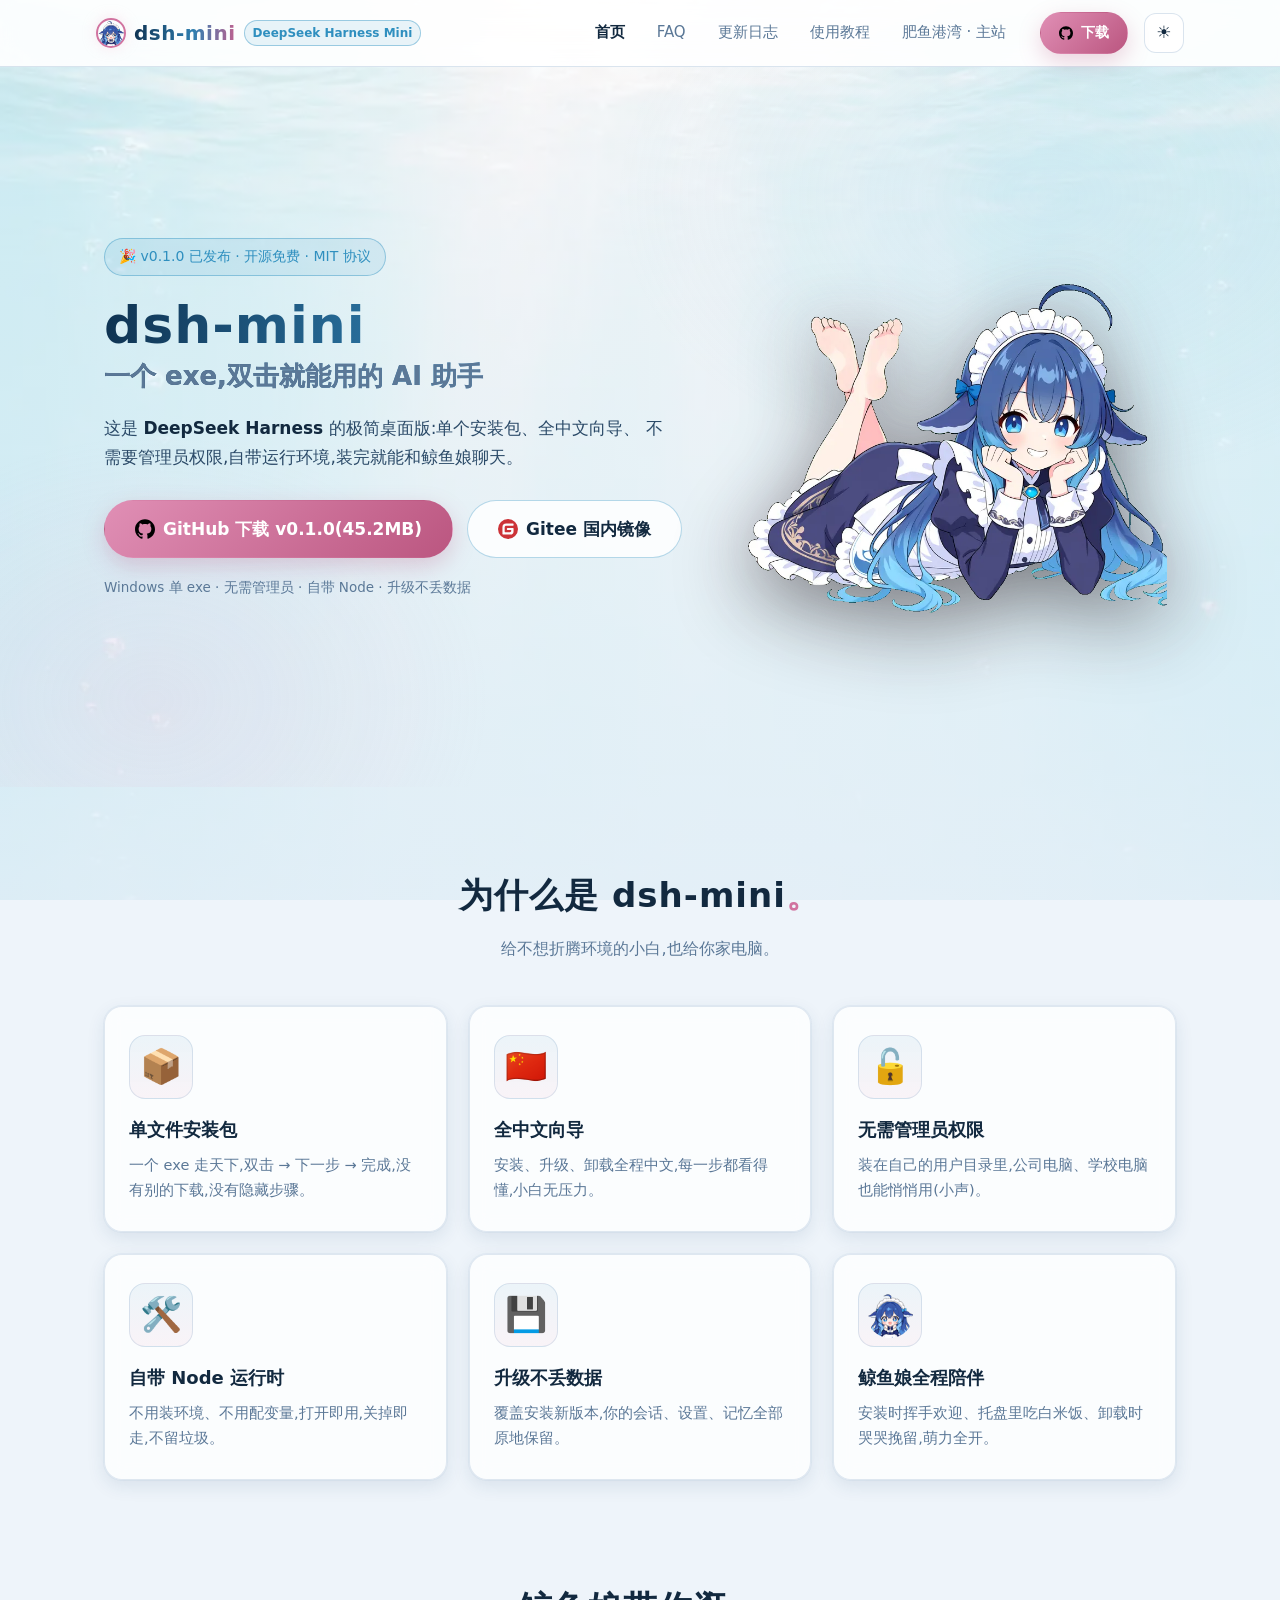
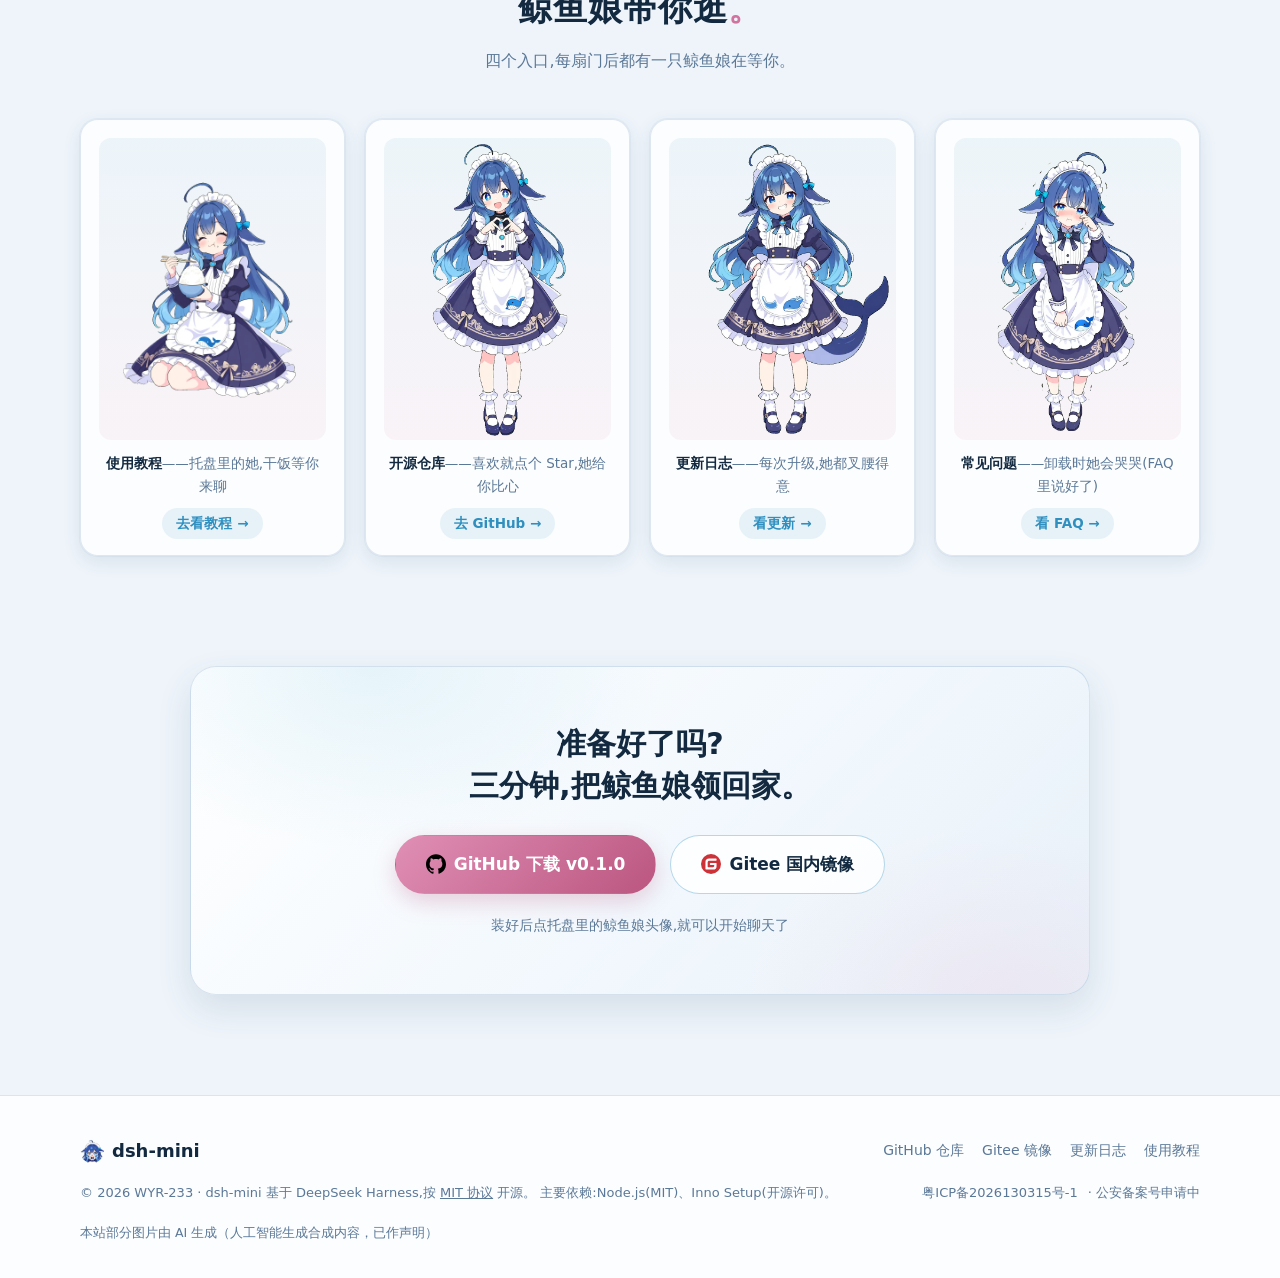
==== index.html @ ec82b752 "feat: dsh-mini 官网源码归档 + 页脚加返回主站链接" ====
<!DOCTYPE html>
<html lang="zh-CN">
<head>
<meta charset="UTF-8">
<meta name="viewport" content="width=device-width, initial-scale=1, viewport-fit=cover">
<title>dsh-mini · DeepSeek Harness Mini</title>
<meta name="description" content="dsh-mini 是 DeepSeek Harness 的极简桌面版:一个 exe、中文向导、无需管理员、自带 Node,双击即用的 AI 助手。开源免费,MIT 协议。">
<link rel="icon" href="assets/img/maid_icon_32.png">
<meta name="theme-color" content="#081120">
<meta name="apple-mobile-web-app-capable" content="yes">
<link rel="apple-touch-icon" href="assets/img/maid_icon_96.png">
<script>(function(){try{var s=localStorage.getItem('wm-theme');if(s!=='light'&&s!=='dark'){s=(window.matchMedia&&window.matchMedia('(prefers-color-scheme: light)').matches)?'light':'dark';}document.documentElement.dataset.theme=s;var m=document.querySelector('meta[name="theme-color"]');if(m){m.setAttribute('content',s==='light'?'#eef4fa':'#081120');}}catch(e){}})();</script>
<link rel="stylesheet" href="assets/css/style.css">
</head>
<body>
<header class="nav">
  <div class="nav-inner">
    <a class="brand" href="index.html">
      <span class="brand-ico"><img src="assets/img/maid_icon_96.png" alt="鲸鱼娘头像"></span>
      <span class="brand-name">dsh-mini</span>
      <span class="brand-tag">DeepSeek Harness Mini</span>
    </a>
    <nav class="nav-links">
      <a href="index.html" class="active">首页</a>
      <a href="faq.html">FAQ</a>
      <a href="changelog.html">更新日志</a>
      <a href="tutorial.html">使用教程</a>
        <a href="https://wyr233.com">肥鱼港湾 · 主站</a>
    </nav>
    <a class="btn btn-primary btn-sm nav-dl" href="https://github.com/WYR-233/dsh-mini/releases/tag/v0.1.0" target="_blank" rel="noopener"><img class="btn-ico" src="assets/img/icon_github.svg" alt="GitHub"> 下载</a>
    <button class="theme-btn js-theme" type="button" aria-label="切换亮色/暗色" title="切换亮色/暗色">🌙</button>
    <button class="nav-burger" id="navBurger" aria-label="菜单">☰</button>
  </div>
  <div class="nav-mobile" id="navMobile">
    <a href="index.html" class="active">首页</a>
    <a href="faq.html">FAQ</a>
    <a href="changelog.html">更新日志</a>
    <a href="tutorial.html">使用教程</a>
    <a class="btn btn-primary btn-sm" href="https://github.com/WYR-233/dsh-mini/releases/tag/v0.1.0" target="_blank" rel="noopener"><img class="btn-ico" src="assets/img/icon_github.svg" alt="GitHub"> 下载 v0.1.0</a>
  </div>
</header>

<main>
  <!-- Hero -->
  <section class="hero">
    <div class="hero-bg"></div>
    <div class="hero-inner">
      <div class="hero-text">
        <div class="hero-badge">🎉 v0.1.0 已发布 · 开源免费 · MIT 协议</div>
        <h1 class="hero-title">
          dsh-mini<br>
          <span class="hero-title-sub">一个 exe,双击就能用的 AI 助手</span>
        </h1>
        <p class="hero-desc">
          这是 <strong>DeepSeek Harness</strong> 的极简桌面版:单个安装包、全中文向导、
          不需要管理员权限,自带运行环境,装完就能和鲸鱼娘聊天。
        </p>
        <div class="hero-actions">
          <a class="btn btn-primary btn-lg" href="https://github.com/WYR-233/dsh-mini/releases/tag/v0.1.0" target="_blank" rel="noopener">
            <img class="btn-ico" src="assets/img/icon_github.svg" alt="GitHub"> GitHub 下载 v0.1.0(45.2MB)
          </a>
          <a class="btn btn-ghost btn-lg" href="https://gitee.com/wyr233/dsh-mini/releases" target="_blank" rel="noopener">
            <img class="btn-ico" src="assets/img/icon_gitee.svg" alt="Gitee"> Gitee 国内镜像
          </a>
        </div>
        <p class="hero-meta">Windows 单 exe · 无需管理员 · 自带 Node · 升级不丢数据</p>
      </div>
      <div class="hero-art">
        <img src="assets/img/maid_lying.webp" alt="鲸鱼娘趴着向你打招呼" loading="eager">
      </div>
    </div>
    <div class="hero-wave"></div>
  </section>

  <!-- 特性 -->
  <section class="features">
    <h2 class="section-title">为什么是 dsh-mini<span class="section-title-dot">。</span></h2>
    <p class="section-sub">给不想折腾环境的小白,也给你家电脑。</p>
    <div class="feature-grid">
      <div class="feature-card">
        <div class="feature-ico">📦</div>
        <h3>单文件安装包</h3>
        <p>一个 exe 走天下,双击 → 下一步 → 完成,没有别的下载,没有隐藏步骤。</p>
      </div>
      <div class="feature-card">
        <div class="feature-ico">🇨🇳</div>
        <h3>全中文向导</h3>
        <p>安装、升级、卸载全程中文,每一步都看得懂,小白无压力。</p>
      </div>
      <div class="feature-card">
        <div class="feature-ico">🔓</div>
        <h3>无需管理员权限</h3>
        <p>装在自己的用户目录里,公司电脑、学校电脑也能悄悄用(小声)。</p>
      </div>
      <div class="feature-card">
        <div class="feature-ico">🛠️</div>
        <h3>自带 Node 运行时</h3>
        <p>不用装环境、不用配变量,打开即用,关掉即走,不留垃圾。</p>
      </div>
      <div class="feature-card">
        <div class="feature-ico">💾</div>
        <h3>升级不丢数据</h3>
        <p>覆盖安装新版本,你的会话、设置、记忆全部原地保留。</p>
      </div>
      <div class="feature-card">
        <div class="feature-ico"><img src="assets/img/maid_icon_64.png" alt="鲸鱼娘头像"></div>
        <h3>鲸鱼娘全程陪伴</h3>
        <p>安装时挥手欢迎、托盘里吃白米饭、卸载时哭哭挽留,萌力全开。</p>
      </div>
    </div>
  </section>

  <!-- 功能入口(鲸鱼娘带队) -->
  <section class="gallery">
    <h2 class="section-title">鲸鱼娘带你逛<span class="section-title-dot">。</span></h2>
    <p class="section-sub">四个入口,每扇门后都有一只鲸鱼娘在等你。</p>
    <div class="gallery-grid">
      <a class="gallery-item" href="tutorial.html">
        <img src="assets/img/maid_rice.webp" alt="鲸鱼娘吃白米饭" loading="lazy">
        <figcaption><b>使用教程</b>——托盘里的她,干饭等你来聊</figcaption>
        <span class="gallery-go">去看教程 →</span>
      </a>
      <a class="gallery-item" href="https://github.com/WYR-233/dsh-mini" target="_blank" rel="noopener">
        <img src="assets/img/maid_heart.webp" alt="鲸鱼娘比心" loading="lazy">
        <figcaption><b>开源仓库</b>——喜欢就点个 Star,她给你比心</figcaption>
        <span class="gallery-go">去 GitHub →</span>
      </a>
      <a class="gallery-item" href="changelog.html">
        <img src="assets/img/maid_proud.webp" alt="鲸鱼娘叉腰得意" loading="lazy">
        <figcaption><b>更新日志</b>——每次升级,她都叉腰得意</figcaption>
        <span class="gallery-go">看更新 →</span>
      </a>
      <a class="gallery-item" href="faq.html">
        <img src="assets/img/maid_cry.webp" alt="鲸鱼娘哭哭" loading="lazy">
        <figcaption><b>常见问题</b>——卸载时她会哭哭(FAQ 里说好了)</figcaption>
        <span class="gallery-go">看 FAQ →</span>
      </a>
    </div>
  </section>

  <!-- CTA -->
  <section class="cta">
    <div class="cta-inner">
      <h2>准备好了吗?<br>三分钟,把鲸鱼娘领回家。</h2>
      <div class="cta-actions">
        <a class="btn btn-primary btn-lg" href="https://github.com/WYR-233/dsh-mini/releases/tag/v0.1.0" target="_blank" rel="noopener"><img class="btn-ico" src="assets/img/icon_github.svg" alt="GitHub"> GitHub 下载 v0.1.0</a>
        <a class="btn btn-ghost btn-lg" href="https://gitee.com/wyr233/dsh-mini/releases" target="_blank" rel="noopener"><img class="btn-ico" src="assets/img/icon_gitee.svg" alt="Gitee"> Gitee 国内镜像</a>
      </div>
      <p class="cta-meta">装好后点托盘里的鲸鱼娘头像,就可以开始聊天了</p>
    </div>
  </section>
</main>

<footer class="footer">
  <div class="footer-inner">
    <div class="footer-row">
      <span class="footer-brand"><img src="assets/img/maid_icon_32.png" alt="鲸鱼娘" class="footer-brand-img"> dsh-mini</span>
      <span class="footer-links">
        <a href="https://github.com/WYR-233/dsh-mini" target="_blank" rel="noopener">GitHub 仓库</a>
        <a href="https://gitee.com/wyr233/dsh-mini" target="_blank" rel="noopener">Gitee 镜像</a>
        <a href="changelog.html">更新日志</a>
        <a href="tutorial.html">使用教程</a>
      </span>
    </div>
    <div class="footer-row">
      <p class="footer-legal">
        © 2026 WYR-233 · dsh-mini 基于 DeepSeek Harness,按 <a href="https://opensource.org/license/mit" target="_blank" rel="noopener">MIT 协议</a> 开源。
        主要依赖:Node.js(MIT)、Inno Setup(开源许可)。
      </p>
      <p class="footer-icp">
        <a href="https://beian.miit.gov.cn/" target="_blank" rel="noopener">粤ICP备2026130315号-1</a>
        <span>· 公安备案号申请中</span>
      </p>
      <p class="footer-ai">本站部分图片由 AI 生成（人工智能生成合成内容，已作声明）</p>
    </div>
  </div>
</footer>

<script src="assets/js/main.js"></script>
<script src="assets/js/theme.js"></script>
</body>
</html>
---- assets/css/style.css ----
/* dsh-mini 官网 · 深海女仆工坊 2.0
   深底 #081120 / 粉 #f0b6d2 · 青 #8fd0e8 双色点缀;亮暗双模式(跟随系统 + 手动开关)
   组件一律走 CSS 变量 → 亮色只需覆盖一份令牌(见文件尾部两处) */

:root {
  color-scheme: dark;
  --bg: #081120;
  --bg2: #0c1c33;
  --line: rgba(93, 150, 200, .20);
  --line-hi: rgba(143, 208, 232, .42);
  --hair: rgba(143, 208, 232, .45);
  --accent: #f0b6d2;
  --accent2: #8fd0e8;
  --accent-deep: #c97ba0;
  --text: #eaf3fb;
  --dim: #8ba6c2;
  --body: #d7e5f2;
  --panel: rgba(255, 255, 255, .045);
  --panel-line: rgba(255, 255, 255, .07);
  --panel-hover: rgba(143, 208, 232, .10);
  --nav-bg: rgba(10, 22, 40, .86);
  --chip: rgba(143, 208, 232, .12);
  --chip-ink: #bfe6f5;
  --title-grad: linear-gradient(92deg, #eaf3fb, #a9dcf0 60%, #f0b6d2);
  --btn-grad: linear-gradient(135deg, #f0b6d2, #c97ba0);
  --btn-ink: #2a1220;
  --btn-shadow: 0 8px 22px rgba(201, 123, 160, .32);
  --ghost-bg: rgba(255, 255, 255, .05);
  --ghost-line: rgba(143, 208, 232, .30);
  --glow: 0 0 0 1px rgba(143, 208, 232, .10), 0 6px 16px rgba(0, 0, 0, .30);
  --card-shadow: 0 14px 34px rgba(0, 0, 0, .36);
  --card-shadow-hover: 0 22px 48px rgba(0, 0, 0, .46);
  --img-bg: linear-gradient(180deg, rgba(143, 208, 232, .10), rgba(200, 120, 170, .08));
  --cta-bg: linear-gradient(135deg, #0f2744, #132f52 55%, #1a3b63);
  --foot-bg: rgba(6, 14, 26, .70);
  --foot-line: rgba(93, 150, 200, .22);
  --blob:
    radial-gradient(1100px 420px at 12% -8%, rgba(63, 140, 196, .30), transparent 60%),
    radial-gradient(900px 380px at 100% 6%, rgba(200, 120, 170, .16), transparent 62%),
    radial-gradient(700px 520px at 50% 116%, rgba(46, 110, 158, .24), transparent 60%);
  --bgbase: linear-gradient(180deg, #0c1c33, #081120 62%);
  --seabg: url(../img/sea-bg.webp);
  --seapos: center 20%;
  --seamask: linear-gradient(180deg, rgba(8, 17, 32, .30), rgba(8, 17, 32, .52) 52%, rgba(8, 17, 32, .76));
  --radius: 18px;
  --radius-lg: 26px;
}

/* ── 亮色令牌(组件全走 var,所以只需这一份覆盖) ── */
:root[data-theme="light"] {
  color-scheme: light;
  --bg: #eef4fa;
  --bg2: #f9fcff;
  --line: rgba(70, 120, 170, .20);
  --line-hi: rgba(47, 143, 191, .42);
  --hair: rgba(47, 143, 191, .35);
  --accent: #d1739f;
  --accent2: #2f8fbf;
  --accent-deep: #b5567f;
  --text: #12293f;
  --dim: #5b7897;
  --body: #2b4a68;
  --panel: rgba(255, 255, 255, .78);
  --panel-line: rgba(70, 120, 170, .16);
  --panel-hover: rgba(47, 143, 191, .10);
  --nav-bg: rgba(255, 255, 255, .90);
  --chip: rgba(47, 143, 191, .10);
  --chip-ink: #1f5f80;
  --title-grad: linear-gradient(92deg, #0f3352, #2f7fb0 58%, #c2618f);
  --btn-grad: linear-gradient(135deg, #e08fb5, #bb5680);
  --btn-ink: #ffffff;
  --btn-shadow: 0 8px 22px rgba(187, 86, 128, .26);
  --ghost-bg: rgba(255, 255, 255, .82);
  --ghost-line: rgba(47, 143, 191, .35);
  --glow: 0 0 0 1px rgba(70, 120, 170, .06), 0 6px 18px rgba(30, 70, 110, .10);
  --card-shadow: 0 14px 34px rgba(30, 70, 110, .12);
  --card-shadow-hover: 0 22px 48px rgba(30, 70, 110, .18);
  --img-bg: linear-gradient(180deg, rgba(47, 143, 191, .08), rgba(209, 115, 159, .07));
  --cta-bg: linear-gradient(135deg, #ffffff, #f2f8fd 55%, #e8f1f9);
  --foot-bg: rgba(255, 255, 255, .78);
  --foot-line: rgba(70, 120, 170, .18);
  --blob:
    radial-gradient(1000px 420px at 12% -8%, rgba(150, 205, 240, .42), transparent 60%),
    radial-gradient(860px 380px at 100% 6%, rgba(240, 182, 210, .30), transparent 62%),
    radial-gradient(700px 520px at 50% 116%, rgba(180, 220, 245, .35), transparent 60%);
  --bgbase: linear-gradient(180deg, #f9fcff, #eef4fa 62%);
  --seabg: url(../img/sea-bg-light.webp);
  --seamask: linear-gradient(180deg, rgba(248, 252, 255, .62), rgba(238, 245, 252, .74) 52%, rgba(230, 240, 250, .86));
}

@media (prefers-color-scheme: light) {
  :root:not([data-theme="dark"]) {
    color-scheme: light;
    --bg: #eef4fa;
    --bg2: #f9fcff;
    --line: rgba(70, 120, 170, .20);
    --line-hi: rgba(47, 143, 191, .42);
    --hair: rgba(47, 143, 191, .35);
    --accent: #d1739f;
    --accent2: #2f8fbf;
    --accent-deep: #b5567f;
    --text: #12293f;
    --dim: #5b7897;
    --body: #2b4a68;
    --panel: rgba(255, 255, 255, .78);
    --panel-line: rgba(70, 120, 170, .16);
    --panel-hover: rgba(47, 143, 191, .10);
    --nav-bg: rgba(255, 255, 255, .90);
    --chip: rgba(47, 143, 191, .10);
    --chip-ink: #1f5f80;
    --title-grad: linear-gradient(92deg, #0f3352, #2f7fb0 58%, #c2618f);
    --btn-grad: linear-gradient(135deg, #e08fb5, #bb5680);
    --btn-ink: #ffffff;
    --btn-shadow: 0 8px 22px rgba(187, 86, 128, .26);
    --ghost-bg: rgba(255, 255, 255, .82);
    --ghost-line: rgba(47, 143, 191, .35);
    --glow: 0 0 0 1px rgba(70, 120, 170, .06), 0 6px 18px rgba(30, 70, 110, .10);
    --card-shadow: 0 14px 34px rgba(30, 70, 110, .12);
    --card-shadow-hover: 0 22px 48px rgba(30, 70, 110, .18);
    --img-bg: linear-gradient(180deg, rgba(47, 143, 191, .08), rgba(209, 115, 159, .07));
    --cta-bg: linear-gradient(135deg, #ffffff, #f2f8fd 55%, #e8f1f9);
    --foot-bg: rgba(255, 255, 255, .78);
    --foot-line: rgba(70, 120, 170, .18);
    --blob:
      radial-gradient(1000px 420px at 12% -8%, rgba(150, 205, 240, .42), transparent 60%),
      radial-gradient(860px 380px at 100% 6%, rgba(240, 182, 210, .30), transparent 62%),
      radial-gradient(700px 520px at 50% 116%, rgba(180, 220, 245, .35), transparent 60%);
    --bgbase: linear-gradient(180deg, #f9fcff, #eef4fa 62%);
    --seabg: url(../img/sea-bg-light.webp);
    --seamask: linear-gradient(180deg, rgba(248, 252, 255, .62), rgba(238, 245, 252, .74) 52%, rgba(230, 240, 250, .86));
  }
}

* { margin: 0; padding: 0; box-sizing: border-box; -webkit-tap-highlight-color: transparent; }
html { scroll-behavior: smooth; -webkit-text-size-adjust: 100%; }
body {
  font-family: -apple-system, BlinkMacSystemFont, "PingFang SC", "Microsoft YaHei", "Segoe UI", system-ui, sans-serif;
  color: var(--body);
  background: var(--bg);
  line-height: 1.7;
  -webkit-font-smoothing: antialiased;
  overflow-x: hidden;
}
/* 背景两层固定图:内容变化时不牵动整屏重绘(移动端不闪) */
body::before {
  content: ""; position: fixed; inset: 0; z-index: 0; pointer-events: none;
  transform: translateZ(0); backface-visibility: hidden;
  background: var(--blob), var(--bgbase);
}
body::after {
  content: ""; position: fixed; inset: 0; z-index: 0; pointer-events: none;
  transform: translateZ(0); backface-visibility: hidden;
  background: var(--seamask), var(--seabg) var(--seapos) / cover no-repeat;
}
header, main, footer { position: relative; z-index: 1; }
a { color: var(--accent2); text-decoration: none; }
a:hover { color: var(--accent); }
img { max-width: 100%; display: block; }
::-webkit-scrollbar { width: 10px; height: 10px; }
::-webkit-scrollbar-thumb { background: var(--line-hi); border-radius: 10px; }
::-webkit-scrollbar-track { background: transparent; }

/* ---------- 导航 ---------- */
.nav {
  position: sticky; top: 0; z-index: 100;
  background: var(--nav-bg);
  backdrop-filter: blur(14px) saturate(1.2);
  -webkit-backdrop-filter: blur(14px) saturate(1.2);
  border-bottom: 1px solid var(--line);
  transform: translateZ(0);
}
.nav-inner {
  max-width: 1120px; margin: 0 auto;
  padding: calc(12px + env(safe-area-inset-top)) max(16px, env(safe-area-inset-left)) 12px;
  display: flex; align-items: center; gap: 16px;
}
.brand { display: flex; align-items: center; gap: 8px; font-weight: 700; }
.brand-ico img {
  width: 30px; height: 30px; border-radius: 50%; display: block;
  border: 2px solid var(--accent); box-shadow: 0 0 14px rgba(240, 182, 210, .35);
}
.brand-name {
  font-size: 20px; letter-spacing: .5px;
  background: var(--title-grad); -webkit-background-clip: text; background-clip: text; color: transparent;
}
.brand-tag {
  font-size: 12px; color: var(--accent2);
  background: var(--chip); border: 1px solid var(--line-hi);
  padding: 2px 8px; border-radius: 999px;
}
.nav-links { display: flex; gap: 4px; margin-left: auto; }
.nav-links a {
  padding: 8px 14px; border-radius: 10px; font-size: 15px; color: var(--dim);
  transition: background .18s, color .18s;
}
.nav-links a:hover { background: var(--panel-hover); color: var(--text); }
.nav-links a.active { color: var(--text); font-weight: 700; }
.nav-dl { margin-left: 4px; }
.theme-btn {
  flex: none; width: 40px; height: 40px; border-radius: 12px; cursor: pointer;
  background: var(--panel); border: 1px solid var(--line); color: var(--text);
  font-size: 17px; line-height: 1; font-family: inherit;
  transition: background .18s, transform .12s, border-color .18s;
}
.theme-btn:hover { background: var(--panel-hover); border-color: var(--line-hi); }
.theme-btn:active { transform: scale(.94); }
.nav-burger {
  display: none; background: var(--panel); border: 1px solid var(--line); color: var(--text);
  font-size: 20px; width: 40px; height: 40px; border-radius: 12px; cursor: pointer; font-family: inherit;
}
.nav-mobile { display: none; }

/* ---------- 按钮 ---------- */
.btn {
  display: inline-flex; align-items: center; justify-content: center; gap: 8px;
  border-radius: 999px; font-weight: 600; cursor: pointer; text-align: center;
  transition: transform .15s ease, box-shadow .15s ease, background .15s ease, border-color .15s ease;
}
.btn:hover { transform: translateY(-2px); }
.btn:active { transform: translateY(0); }
.btn-primary {
  background: var(--btn-grad); color: var(--btn-ink);
  border: 1px solid transparent; box-shadow: var(--btn-shadow);
}
.btn-primary:hover { color: var(--btn-ink); box-shadow: 0 12px 28px rgba(201, 123, 160, .40); }
.btn-ghost {
  background: var(--ghost-bg); color: var(--text); border: 1.5px solid var(--ghost-line);
}
.btn-ghost:hover { border-color: var(--accent2); color: var(--text); }
.btn-lg { padding: 14px 30px; font-size: 17px; }
.btn-sm { padding: 8px 18px; font-size: 14px; }
.btn-ico { width: 17px; height: 17px; flex: none; }
.btn-lg .btn-ico { width: 20px; height: 20px; }
.btn-sm .btn-ico { width: 14px; height: 14px; }
.btn-ghost .btn-ico { opacity: .9; }

/* ---------- Hero ---------- */
.hero { position: relative; overflow: hidden; }
.hero-bg {
  position: absolute; inset: 0; pointer-events: none;
  background:
    radial-gradient(620px 420px at 82% 18%, rgba(143, 208, 232, .20), transparent 70%),
    radial-gradient(480px 380px at 12% 88%, rgba(240, 182, 210, .16), transparent 70%);
}
.hero-inner {
  position: relative; max-width: 1120px; margin: 0 auto;
  padding: 72px 24px 88px;
  display: grid; grid-template-columns: 1.15fr .85fr; align-items: center; gap: 40px;
}
.hero-badge {
  display: inline-block; font-size: 14px; color: var(--accent2);
  background: var(--chip); border: 1px solid var(--line-hi);
  padding: 6px 14px; border-radius: 999px; margin-bottom: 20px;
}
.hero-title { font-size: 52px; line-height: 1.15; letter-spacing: 1px;
  background: var(--title-grad); -webkit-background-clip: text; background-clip: text; color: transparent; }
.hero-title-sub { font-size: 26px; font-weight: 600; letter-spacing: 0; color: var(--dim);
  -webkit-text-fill-color: var(--dim); display: block; margin-top: 6px; }
.hero-desc { margin: 22px 0 28px; font-size: 17px; color: var(--body); max-width: 560px; }
.hero-desc strong { color: var(--text); }
.hero-actions { display: flex; flex-wrap: wrap; gap: 14px; }
.hero-meta { margin-top: 18px; font-size: 13.5px; color: var(--dim); }
.hero-art { display: flex; justify-content: center; }
.hero-art img {
  max-height: 560px; width: auto;
  filter: drop-shadow(0 24px 40px rgba(0, 0, 0, .45)) drop-shadow(0 0 26px rgba(240, 182, 210, .18));
  animation: float 5s ease-in-out infinite;
}
@keyframes float {
  0%, 100% { transform: translateY(0) rotate(-1deg); }
  50% { transform: translateY(-14px) rotate(1deg); }
}
.hero-wave { display: none; }

/* ---------- 通用 section ---------- */
.section-title { font-size: 34px; text-align: center; letter-spacing: 1px; color: var(--text); }
.section-title-dot { color: var(--accent); }
.section-sub { text-align: center; color: var(--dim); margin: 10px 0 44px; font-size: 16px; }

/* ---------- 特性 ---------- */
.features { padding: 80px 24px; max-width: 1120px; margin: 0 auto; }
.feature-grid { display: grid; grid-template-columns: repeat(3, 1fr); gap: 22px; }
.feature-card {
  background: var(--panel); border: 1px solid var(--panel-line); border-radius: var(--radius);
  padding: 28px 24px; box-shadow: var(--glow);
  backdrop-filter: blur(10px); -webkit-backdrop-filter: blur(10px);
  transition: transform .2s ease, box-shadow .2s ease, border-color .2s ease, background .2s ease;
}
.feature-card:hover {
  transform: translateY(-5px); box-shadow: var(--card-shadow-hover);
  border-color: var(--line-hi); background: var(--panel-hover);
}
.feature-ico {
  font-size: 34px; width: 64px; height: 64px;
  display: flex; align-items: center; justify-content: center;
  background: var(--img-bg); border: 1px solid var(--panel-line);
  border-radius: 16px; margin-bottom: 16px; overflow: hidden;
}
.feature-ico img { width: 46px; height: 46px; border-radius: 50%; }
.feature-card h3 { font-size: 18px; color: var(--text); margin-bottom: 8px; }
.feature-card p { font-size: 14.5px; color: var(--dim); }

/* ---------- 画廊 ---------- */
.gallery { padding: 20px 24px 90px; }
.gallery .section-title, .gallery .section-sub { max-width: 1120px; margin-left: auto; margin-right: auto; }
.gallery-grid { max-width: 1120px; margin: 0 auto; display: grid; grid-template-columns: repeat(4, 1fr); gap: 20px; }
.gallery-item {
  display: block; background: var(--panel); border: 1px solid var(--panel-line);
  border-radius: var(--radius); padding: 18px 18px 16px; text-align: center;
  box-shadow: var(--glow); color: var(--dim);
  backdrop-filter: blur(10px); -webkit-backdrop-filter: blur(10px);
  transition: transform .2s ease, box-shadow .2s ease, border-color .2s ease, background .2s ease;
}
.gallery-item:hover {
  transform: translateY(-5px) rotate(-1deg); box-shadow: var(--card-shadow-hover);
  border-color: var(--line-hi); background: var(--panel-hover); color: var(--dim);
}
.gallery-item img {
  width: 100%; aspect-ratio: 3 / 4; object-fit: contain;
  background: var(--img-bg); border-radius: 12px;
}
.gallery-item figcaption { font-size: 13.5px; margin-top: 12px; }
.gallery-item b { color: var(--text); }
.gallery-go {
  display: inline-block; margin-top: 10px; font-size: 13.5px; font-weight: 600;
  color: var(--accent2); background: var(--chip); padding: 4px 14px; border-radius: 999px;
  transition: background .2s ease, color .2s ease;
}
.gallery-item:hover .gallery-go { background: var(--panel-hover); color: var(--accent); }

/* ---------- CTA ---------- */
.cta { padding: 20px 24px 100px; }
.cta-inner {
  max-width: 900px; margin: 0 auto; background: var(--cta-bg);
  border: 1px solid var(--line); border-radius: var(--radius-lg);
  padding: 56px 40px; text-align: center; box-shadow: var(--card-shadow);
  position: relative; overflow: hidden;
}
.cta-inner::before {
  content: ""; position: absolute; inset: 0;
  background:
    radial-gradient(420px 260px at 20% 0%, rgba(143, 208, 232, .20), transparent 70%),
    radial-gradient(360px 240px at 90% 100%, rgba(240, 182, 210, .18), transparent 70%);
}
.cta-inner h2 { color: var(--text); font-size: 30px; line-height: 1.4; position: relative; }
.cta-actions { display: flex; justify-content: center; flex-wrap: wrap; gap: 14px; margin-top: 28px; position: relative; }
.cta-meta { margin-top: 20px; color: var(--dim); font-size: 14px; position: relative; }

/* ---------- 子页面通用 ---------- */
.page-hero { padding: 64px 24px 40px; text-align: center; }
.page-hero h1 {
  font-size: 40px; letter-spacing: 1px;
  background: var(--title-grad); -webkit-background-clip: text; background-clip: text; color: transparent;
}
.page-hero p { margin-top: 12px; color: var(--dim); font-size: 16px; }
.page-hero-art {
  width: 130px; margin: 18px auto 0;
  filter: drop-shadow(0 10px 20px rgba(0, 0, 0, .40));
}
.page-body { max-width: 880px; margin: 0 auto; padding: 32px 24px 80px; }

/* FAQ */
.faq-list { display: flex; flex-direction: column; gap: 14px; }
.faq-list details {
  background: var(--panel); border: 1px solid var(--panel-line); border-radius: 14px;
  box-shadow: var(--glow); overflow: hidden;
  backdrop-filter: blur(10px); -webkit-backdrop-filter: blur(10px);
}
.faq-list summary {
  list-style: none; cursor: pointer; padding: 18px 20px; font-weight: 700; color: var(--text);
  display: flex; align-items: center; gap: 10px; user-select: none;
}
.faq-list summary::-webkit-details-marker { display: none; }
.faq-list summary::before { content: "🐟"; font-size: 16px; }
.faq-list summary::after { content: "+"; margin-left: auto; font-weight: 400; color: var(--accent2); font-size: 20px; }
.faq-list details[open] summary::after { content: "−"; }
.faq-list details[open] summary { border-bottom: 1px solid var(--line); }
.faq-list .faq-a { padding: 16px 20px 18px; color: var(--dim); font-size: 15px; }
.faq-list .faq-a code {
  background: var(--chip); padding: 2px 8px; border-radius: 6px; font-size: 13.5px; color: var(--chip-ink);
}

/* 更新日志 */
.changelog-list { display: flex; flex-direction: column; gap: 22px; }
.changelog-item {
  background: var(--panel); border: 1px solid var(--panel-line); border-radius: var(--radius);
  padding: 26px 26px 22px; box-shadow: var(--glow); position: relative;
  backdrop-filter: blur(10px); -webkit-backdrop-filter: blur(10px);
}
.changelog-item::before {
  content: ""; position: absolute; left: 0; top: 26px; bottom: 26px; width: 4px; border-radius: 4px;
  background: linear-gradient(180deg, var(--accent) 0%, var(--accent2) 100%);
}
.changelog-ver { display: flex; align-items: center; flex-wrap: wrap; gap: 12px; margin-bottom: 12px; }
.changelog-ver h2 { font-size: 22px; color: var(--text); }
.changelog-ver .tag {
  font-size: 13px; color: var(--accent2); background: var(--chip);
  border: 1px solid var(--line-hi); padding: 2px 10px; border-radius: 999px;
}
.changelog-item ul { list-style: none; }
.changelog-item li { padding: 5px 0; color: var(--dim); font-size: 15px; }
.changelog-item li::before { content: "🐟"; margin-right: 8px; font-size: 13px; }

/* 教程 */
.tutorial-steps { display: flex; flex-direction: column; gap: 18px; }
.tutorial-step {
  background: var(--panel); border: 1px solid var(--panel-line); border-radius: var(--radius);
  padding: 24px 26px; box-shadow: var(--glow);
  backdrop-filter: blur(10px); -webkit-backdrop-filter: blur(10px);
}
.tutorial-step h3 { font-size: 18px; color: var(--text); display: flex; align-items: center; gap: 12px; margin-bottom: 10px; }
.tutorial-step .step-no {
  flex: none; width: 34px; height: 34px; border-radius: 50%;
  background: var(--btn-grad); color: var(--btn-ink);
  display: flex; align-items: center; justify-content: center; font-size: 15px; font-weight: 700;
}
.tutorial-step p { color: var(--dim); font-size: 15px; }
.tutorial-step code {
  background: var(--chip); padding: 2px 8px; border-radius: 6px; font-size: 13.5px; color: var(--chip-ink);
}
.tutorial-tip {
  margin-top: 26px; background: var(--chip); border: 1px solid var(--line-hi);
  border-radius: 14px; padding: 18px 22px; font-size: 14.5px; color: var(--body);
}
.tutorial-tip b { color: var(--accent); }

/* ---------- 页脚 ---------- */
.footer {
  background: var(--foot-bg); color: var(--dim);
  border-top: 1px solid var(--foot-line);
  backdrop-filter: blur(10px); -webkit-backdrop-filter: blur(10px);
  padding: 40px 24px calc(34px + env(safe-area-inset-bottom));
}
.footer-inner { max-width: 1120px; margin: 0 auto; }
.footer-row { display: flex; align-items: center; justify-content: space-between; flex-wrap: wrap; gap: 12px; }
.footer-row + .footer-row { margin-top: 16px; }
.footer-brand { font-size: 18px; font-weight: 700; color: var(--text); display: flex; align-items: center; gap: 8px; }
.footer-brand-img { width: 24px; height: 24px; border-radius: 50%; }
.footer-links { display: flex; gap: 18px; flex-wrap: wrap; }
.footer-links a { color: var(--dim); font-size: 14px; }
.footer-links a:hover { color: var(--accent); }
.footer-legal { font-size: 13px; color: var(--dim); }
.footer-legal a { color: var(--dim); text-decoration: underline; }
.footer-legal a:hover { color: var(--accent2); }
.footer-icp { display: flex; flex-wrap: wrap; gap: 10px; align-items: center; }
.footer-icp a, .footer-icp span { font-size: 13px; color: var(--dim); }
.footer-icp a:hover { color: var(--accent); }

/* ---------- 响应式 ---------- */
@media (max-width: 900px) {
  .hero-inner { grid-template-columns: 1fr; text-align: center; padding-top: 48px; }
  .hero-desc { margin-left: auto; margin-right: auto; }
  .hero-actions { justify-content: center; }
  .hero-art img { max-height: 420px; }
  .hero-title { font-size: 40px; }
  .hero-title-sub { font-size: 21px; }
  .feature-grid { grid-template-columns: repeat(2, 1fr); }
  .gallery-grid { grid-template-columns: repeat(2, 1fr); }
}

@media (max-width: 620px) {
  .brand-tag { display: none; }
  .nav-links, .nav-dl { display: none; }
  .theme-btn { margin-left: auto; }
  .nav-burger { display: block; }
  .nav-mobile {
    display: none; flex-direction: column; padding: 8px 20px 20px; gap: 6px;
    border-top: 1px solid var(--line);
  }
  .nav-mobile.open { display: flex; }
  .nav-mobile a { padding: 10px 8px; font-size: 16px; color: var(--body); border-radius: 8px; }
  .nav-mobile a.active { color: var(--text); font-weight: 700; }
  .nav-mobile .btn { margin-top: 8px; }
  .hero-inner { padding: 36px 20px 64px; }
  .hero-title { font-size: 32px; }
  .hero-title-sub { font-size: 18px; }
  .hero-desc { font-size: 15.5px; }
  .hero-actions { flex-direction: column; align-items: stretch; }
  .btn-lg { width: 100%; }
  .hero-art img { max-height: 320px; }
  .section-title { font-size: 26px; }
  .section-sub { margin-bottom: 30px; font-size: 15px; }
  .feature-grid { grid-template-columns: 1fr; }
  .features { padding: 56px 18px; }
  .gallery { padding: 10px 18px 64px; }
  .gallery-grid { grid-template-columns: 1fr 1fr; gap: 14px; }
  .gallery-item { padding: 12px 12px 12px; }
  .gallery-item figcaption { font-size: 12.5px; }
  .cta { padding: 10px 18px 72px; }
  .cta-inner { padding: 40px 22px; }
  .cta-inner h2 { font-size: 23px; }
  .page-hero { padding: 48px 20px 28px; }
  .page-hero h1 { font-size: 28px; }
  .page-body { padding: 24px 18px 64px; }
  .changelog-item, .tutorial-step { padding: 20px 18px; }
  .footer-row { flex-direction: column; align-items: flex-start; }
  .footer { padding: 32px 18px calc(28px + env(safe-area-inset-bottom)); }
}

@media (prefers-reduced-motion: reduce) {
  * { transition-duration: .01ms !important; animation: none !important; }
  html { scroll-behavior: auto; }
}

.footer-ai { margin-top: 6px; font-size: 12.5px; color: var(--dim); }
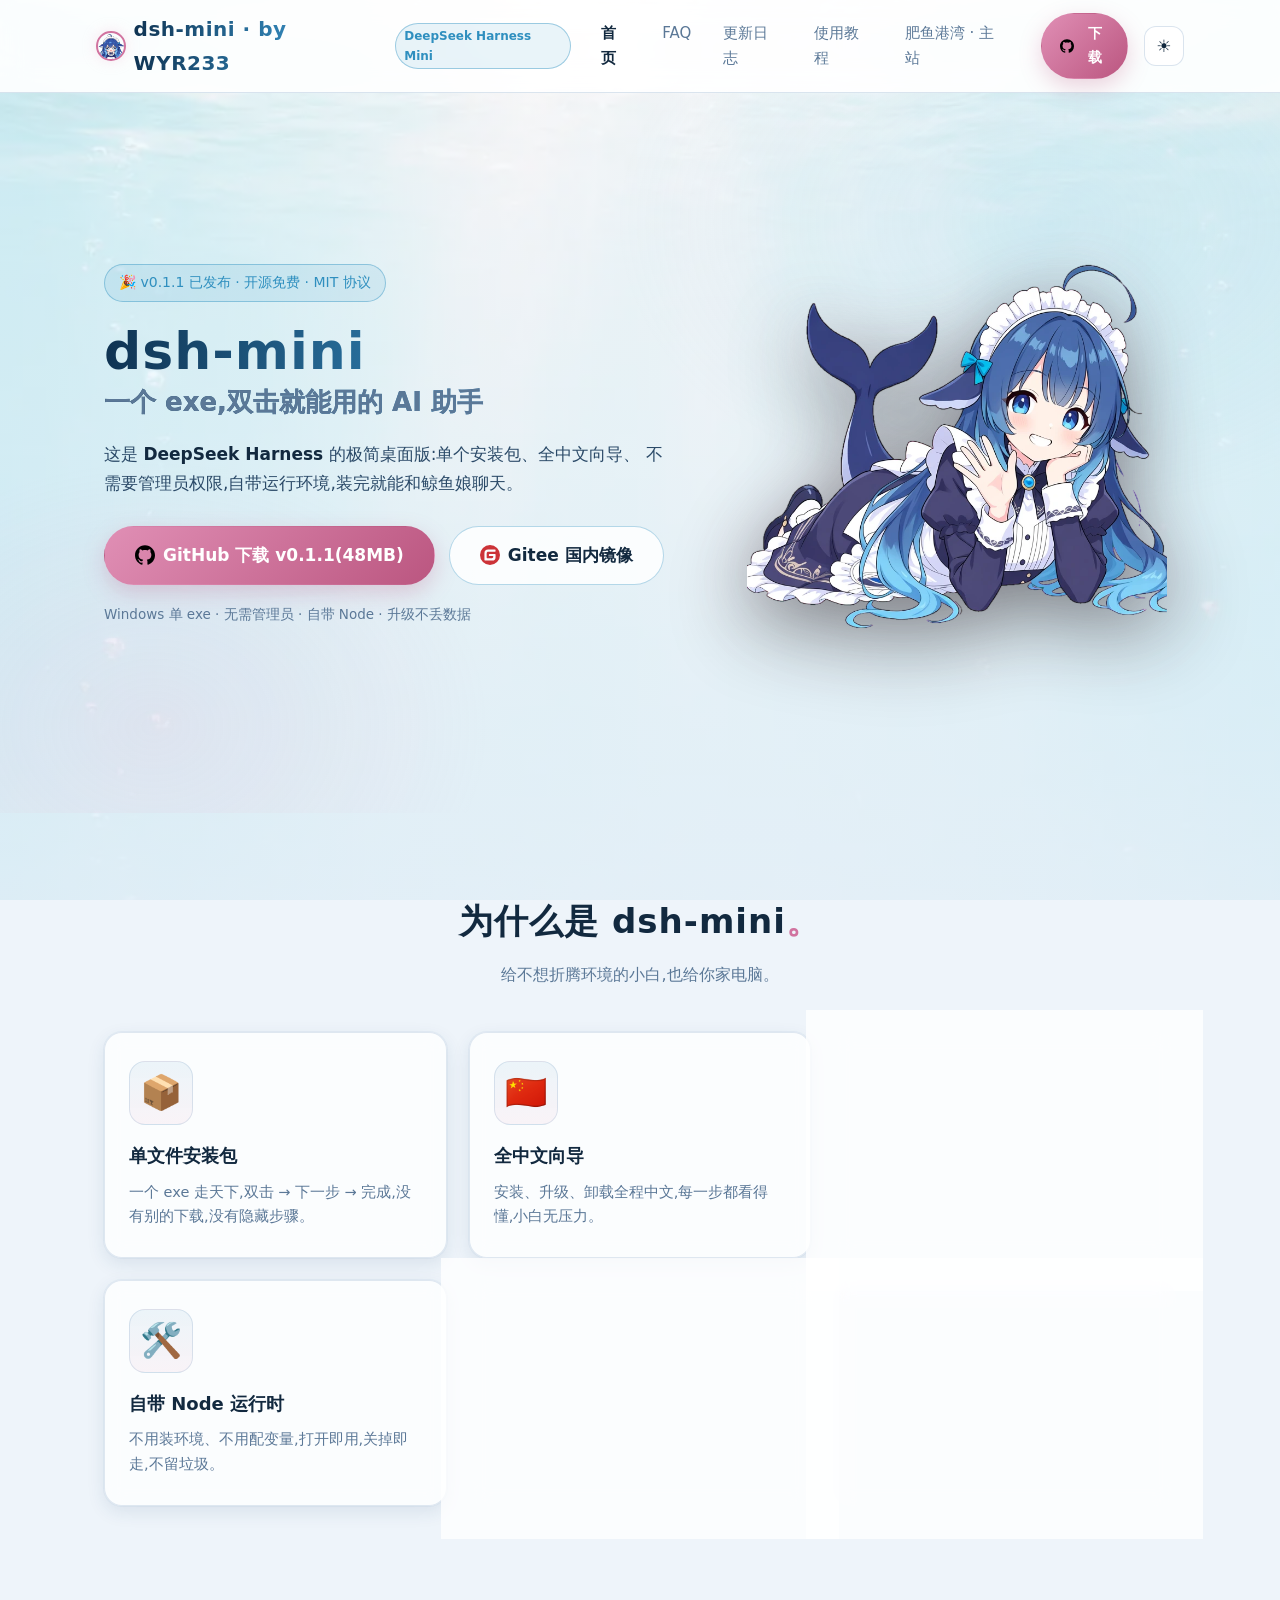
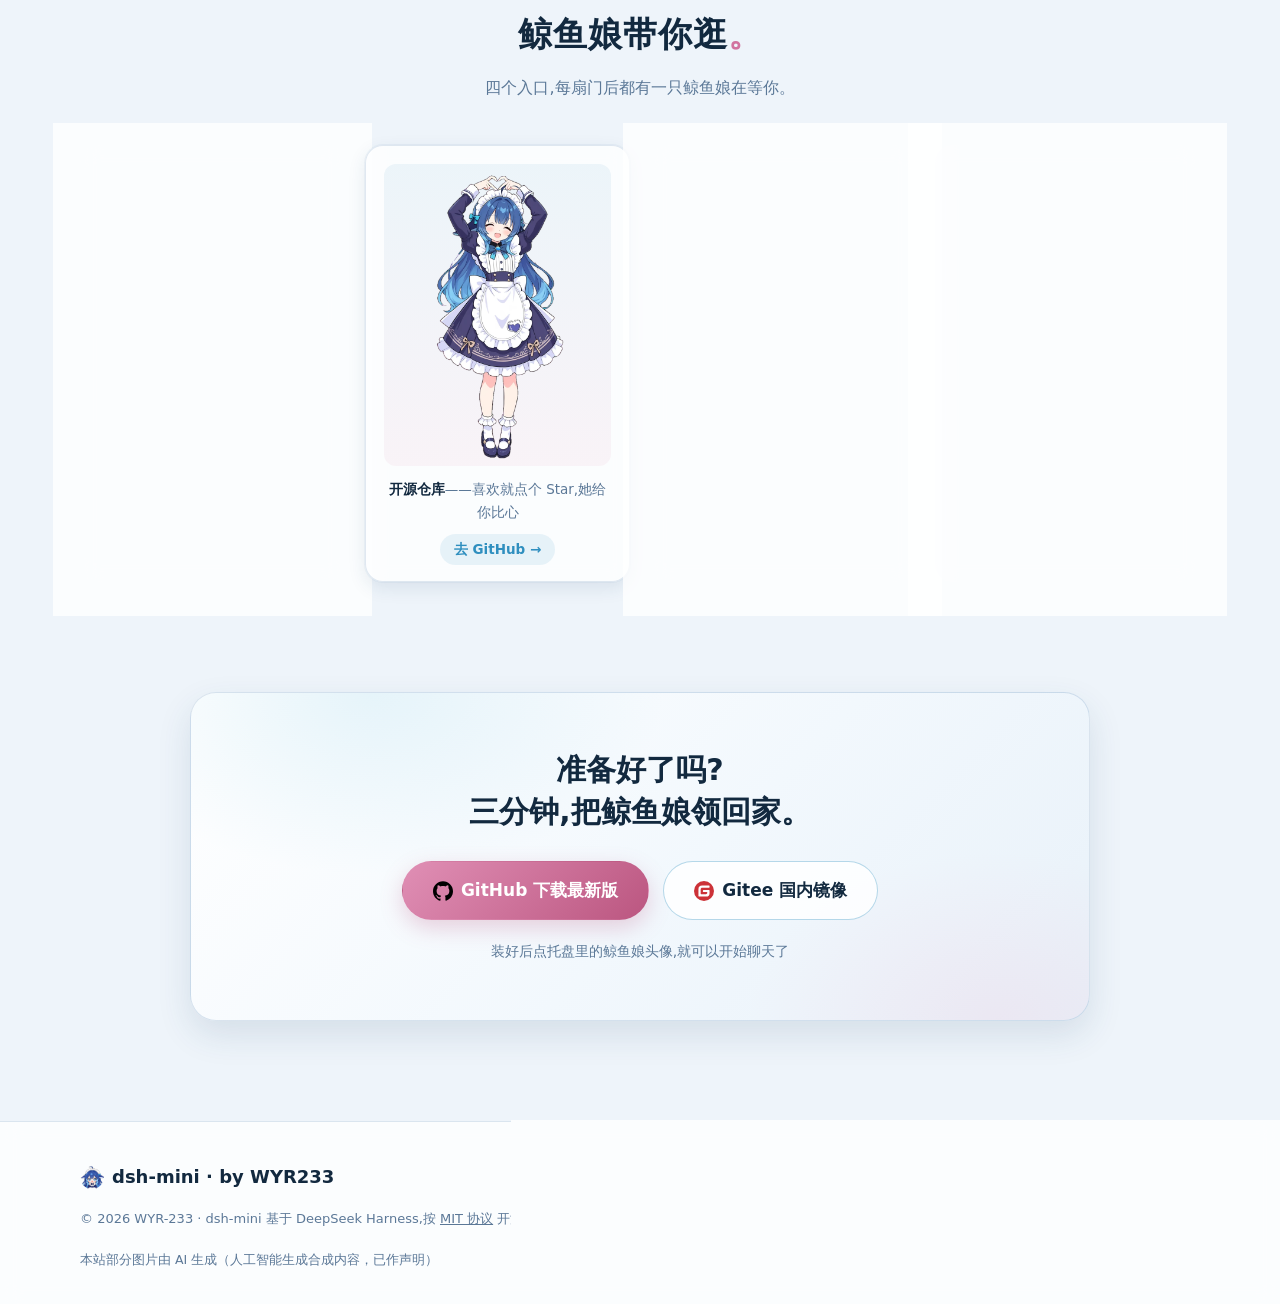
==== commit 020ba3be: "site: v0.1.1 上线(GitHub 下载指向 releases/latest) - 四页下载链接 releases/tag/v0.1.0 -> releases/latest(以后发版不用再" ====
--- a/index.html
+++ b/index.html
@@ -17,7 +17,7 @@
   <div class="nav-inner">
     <a class="brand" href="index.html">
       <span class="brand-ico"><img src="assets/img/maid_icon_96.png" alt="鲸鱼娘头像"></span>
-      <span class="brand-name">dsh-mini</span>
+      <span class="brand-name">dsh-mini · by WYR233</span>
       <span class="brand-tag">DeepSeek Harness Mini</span>
     </a>
     <nav class="nav-links">
@@ -27,7 +27,7 @@
       <a href="tutorial.html">使用教程</a>
         <a href="https://wyr233.com">肥鱼港湾 · 主站</a>
     </nav>
-    <a class="btn btn-primary btn-sm nav-dl" href="https://github.com/WYR-233/dsh-mini/releases/tag/v0.1.0" target="_blank" rel="noopener"><img class="btn-ico" src="assets/img/icon_github.svg" alt="GitHub"> 下载</a>
+    <a class="btn btn-primary btn-sm nav-dl" href="https://github.com/WYR-233/dsh-mini/releases/latest" target="_blank" rel="noopener"><img class="btn-ico" src="assets/img/icon_github.svg" alt="GitHub"> 下载</a>
     <button class="theme-btn js-theme" type="button" aria-label="切换亮色/暗色" title="切换亮色/暗色">🌙</button>
     <button class="nav-burger" id="navBurger" aria-label="菜单">☰</button>
   </div>
@@ -36,7 +36,7 @@
     <a href="faq.html">FAQ</a>
     <a href="changelog.html">更新日志</a>
     <a href="tutorial.html">使用教程</a>
-    <a class="btn btn-primary btn-sm" href="https://github.com/WYR-233/dsh-mini/releases/tag/v0.1.0" target="_blank" rel="noopener"><img class="btn-ico" src="assets/img/icon_github.svg" alt="GitHub"> 下载 v0.1.0</a>
+    <a class="btn btn-primary btn-sm" href="https://github.com/WYR-233/dsh-mini/releases/latest" target="_blank" rel="noopener"><img class="btn-ico" src="assets/img/icon_github.svg" alt="GitHub"> 下载最新版</a>
   </div>
 </header>
 
@@ -46,7 +46,7 @@
     <div class="hero-bg"></div>
     <div class="hero-inner">
       <div class="hero-text">
-        <div class="hero-badge">🎉 v0.1.0 已发布 · 开源免费 · MIT 协议</div>
+        <div class="hero-badge">🎉 v0.1.1 已发布 · 开源免费 · MIT 协议</div>
         <h1 class="hero-title">
           dsh-mini<br>
           <span class="hero-title-sub">一个 exe,双击就能用的 AI 助手</span>
@@ -56,8 +56,8 @@
           不需要管理员权限,自带运行环境,装完就能和鲸鱼娘聊天。
         </p>
         <div class="hero-actions">
-          <a class="btn btn-primary btn-lg" href="https://github.com/WYR-233/dsh-mini/releases/tag/v0.1.0" target="_blank" rel="noopener">
-            <img class="btn-ico" src="assets/img/icon_github.svg" alt="GitHub"> GitHub 下载 v0.1.0(45.2MB)
+          <a class="btn btn-primary btn-lg" href="https://github.com/WYR-233/dsh-mini/releases/latest" target="_blank" rel="noopener">
+            <img class="btn-ico" src="assets/img/icon_github.svg" alt="GitHub"> GitHub 下载 v0.1.1(48MB)
           </a>
           <a class="btn btn-ghost btn-lg" href="https://gitee.com/wyr233/dsh-mini/releases" target="_blank" rel="noopener">
             <img class="btn-ico" src="assets/img/icon_gitee.svg" alt="Gitee"> Gitee 国内镜像
@@ -143,7 +143,7 @@
     <div class="cta-inner">
       <h2>准备好了吗?<br>三分钟,把鲸鱼娘领回家。</h2>
       <div class="cta-actions">
-        <a class="btn btn-primary btn-lg" href="https://github.com/WYR-233/dsh-mini/releases/tag/v0.1.0" target="_blank" rel="noopener"><img class="btn-ico" src="assets/img/icon_github.svg" alt="GitHub"> GitHub 下载 v0.1.0</a>
+        <a class="btn btn-primary btn-lg" href="https://github.com/WYR-233/dsh-mini/releases/latest" target="_blank" rel="noopener"><img class="btn-ico" src="assets/img/icon_github.svg" alt="GitHub"> GitHub 下载最新版</a>
         <a class="btn btn-ghost btn-lg" href="https://gitee.com/wyr233/dsh-mini/releases" target="_blank" rel="noopener"><img class="btn-ico" src="assets/img/icon_gitee.svg" alt="Gitee"> Gitee 国内镜像</a>
       </div>
       <p class="cta-meta">装好后点托盘里的鲸鱼娘头像,就可以开始聊天了</p>
@@ -154,7 +154,7 @@
 <footer class="footer">
   <div class="footer-inner">
     <div class="footer-row">
-      <span class="footer-brand"><img src="assets/img/maid_icon_32.png" alt="鲸鱼娘" class="footer-brand-img"> dsh-mini</span>
+      <span class="footer-brand"><img src="assets/img/maid_icon_32.png" alt="鲸鱼娘" class="footer-brand-img"> dsh-mini · by WYR233</span>
       <span class="footer-links">
         <a href="https://github.com/WYR-233/dsh-mini" target="_blank" rel="noopener">GitHub 仓库</a>
         <a href="https://gitee.com/wyr233/dsh-mini" target="_blank" rel="noopener">Gitee 镜像</a>
